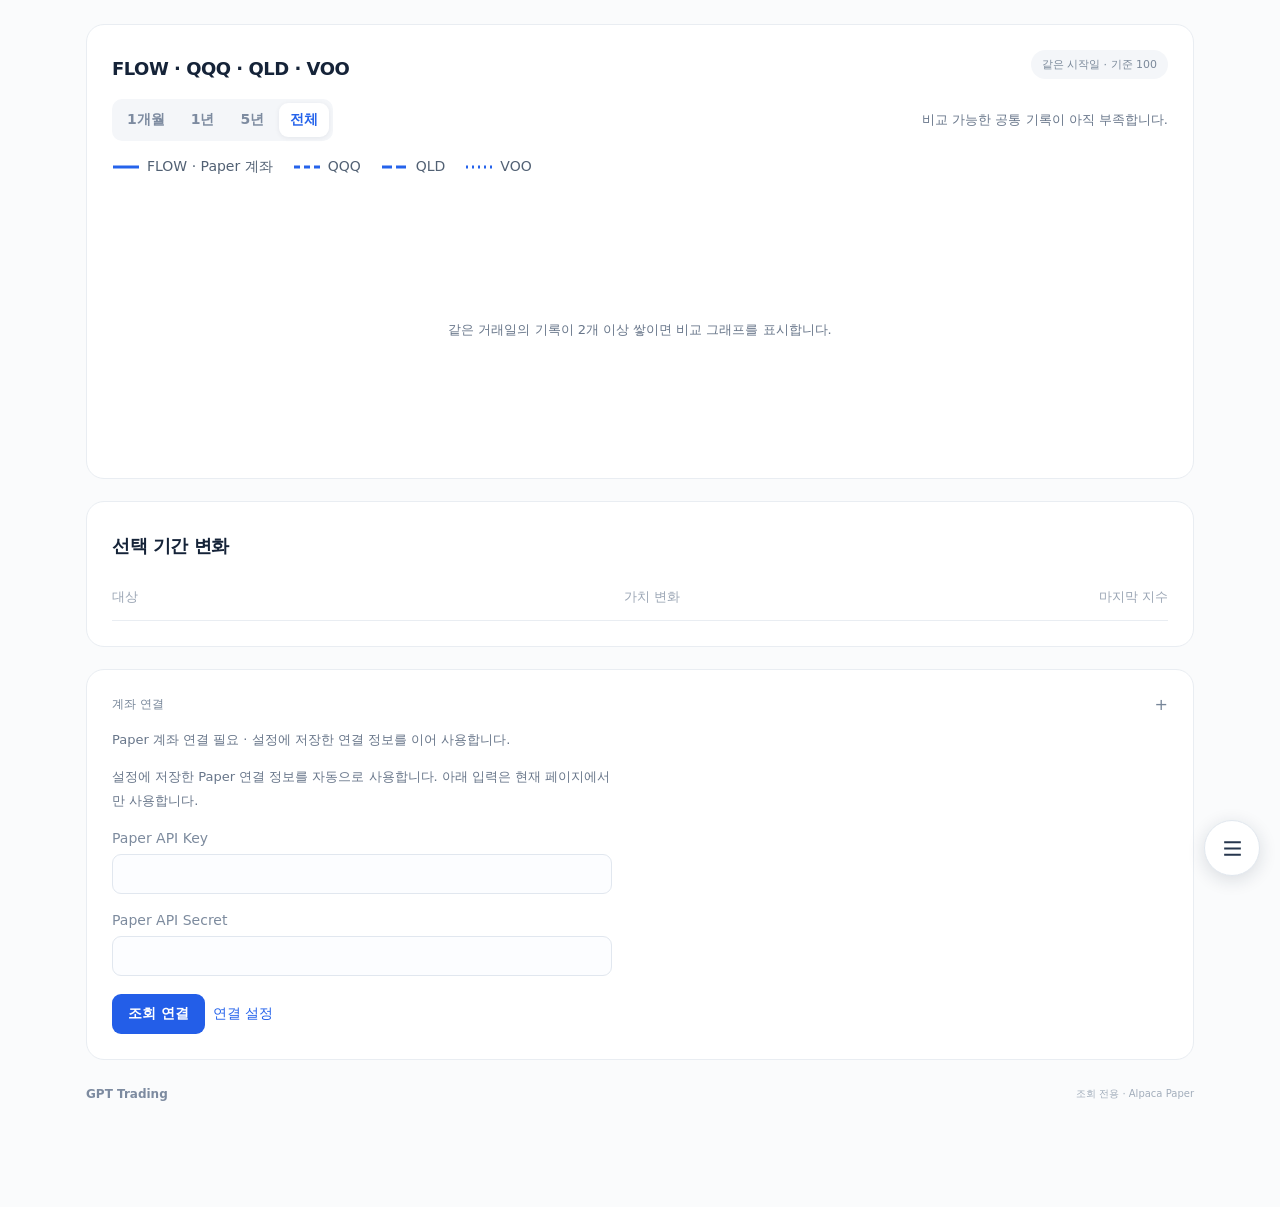
==== compare.html @ 26657a08 "Toggle floating menu visibility with persistent triple tap gesture" ====
<!doctype html><html lang="ko"><head><meta charset="utf-8"><meta name="viewport" content="width=device-width,initial-scale=1"><meta name="referrer" content="no-referrer"><title>비교 · GPT Trading</title><link rel="stylesheet" href="./pulse.css?v=20"><link rel="icon" href="./gpt-logo.svg" type="image/svg+xml"></head><body class="subpage" data-page="compare"><dialog id="site-sidebar" class="site-sidebar" aria-labelledby="sidebar-title"><div class="sidebar-heading"><strong id="sidebar-title">GPT Trading</strong><button type="button" id="menu-close" class="menu-toggle" aria-label="메뉴 닫기"><svg viewBox="0 0 24 24" width="22" height="22" fill="none" stroke="currentColor" stroke-width="1.8" aria-hidden="true"><path d="m6 6 12 12M18 6 6 18"/></svg></button></div><nav class="sidebar-nav" aria-label="페이지 이동"><a href="./">홈</a><a href="./weights.html">비중</a><a href="./compare.html" aria-current="page">비교</a><a href="./schedule.html">일정</a><a href="./settings.html">설정</a></nav></dialog>
<main class="pulse-board"><section class="card"><div class="card-heading"><h2>FLOW · QQQ · QLD · VOO</h2><span class="quiet-tag">같은 시작일 · 기준 100</span></div><div class="history-toolbar"><div class="history-ranges" role="group" aria-label="비교 기간"><button id="compare-1M" type="button" aria-pressed="false">1개월</button><button id="compare-1Y" type="button" aria-pressed="false">1년</button><button id="compare-5Y" type="button" aria-pressed="false">5년</button><button id="compare-ALL" type="button" aria-pressed="true">전체</button></div><span id="compare-period" class="muted">공통 기록을 확인합니다.</span></div><div class="compare-legend"><span><svg class="compare-swatch" viewBox="0 0 28 10" width="28" height="10" aria-hidden="true"><path id="compare-color-FLOW" d="M1 5h26" fill="none" stroke="#2563eb" stroke-width="3" stroke-dasharray=""/></svg>FLOW · Paper 계좌</span><span><svg class="compare-swatch" viewBox="0 0 28 10" width="28" height="10" aria-hidden="true"><path id="compare-color-QQQ" d="M1 5h26" fill="none" stroke="#2563eb" stroke-width="3" stroke-dasharray="6 4"/></svg>QQQ</span><span><svg class="compare-swatch" viewBox="0 0 28 10" width="28" height="10" aria-hidden="true"><path id="compare-color-QLD" d="M1 5h26" fill="none" stroke="#2563eb" stroke-width="3" stroke-dasharray="10 4"/></svg>QLD</span><span><svg class="compare-swatch" viewBox="0 0 28 10" width="28" height="10" aria-hidden="true"><path id="compare-color-VOO" d="M1 5h26" fill="none" stroke="#2563eb" stroke-width="3" stroke-dasharray="2 4"/></svg>VOO</span></div><div id="compare-chart" class="chart"></div></section><section class="card"><div class="card-heading"><h2>선택 기간 변화</h2></div><div class="table-scroll"><table class="page-table"><thead><tr><th>대상</th><th>가치 변화</th><th>마지막 지수</th></tr></thead><tbody id="compare-results"></tbody></table></div></section><section class="card"><details id="page-connection"><summary class="compact-summary">계좌 연결 <span aria-hidden="true">+</span></summary><div class="page-connect-form"><p id="page-status" class="muted" role="status">계좌 연결 확인 중…</p><p class="muted">설정에 저장한 Paper 연결 정보를 자동으로 사용합니다. 아래 입력은 현재 페이지에서만 사용합니다.</p><label for="page-key">Paper API Key</label><input id="page-key" autocomplete="off"><label for="page-secret">Paper API Secret</label><input id="page-secret" type="password" autocomplete="off"><div class="buttons"><button id="page-connect" type="button">조회 연결</button><a class="settings-link" href="./settings.html#connection">연결 설정</a></div></div></details></section><footer><span>GPT Trading</span><span>조회 전용 · Alpaca Paper</span></footer></main><button type="button" id="menu-toggle" class="menu-toggle floating-menu" hidden aria-label="메뉴 열기" aria-controls="site-sidebar" aria-expanded="false"><svg viewBox="0 0 24 24" width="22" height="22" fill="none" stroke="currentColor" stroke-width="1.8" aria-hidden="true"><path d="M4 6h16M4 12h16M4 18h16"/></svg></button><script src="./sidebar.js?v=3"></script><script src="./portfolio-math.js?v=3"></script><script src="./portfolio-pages.js?v=5"></script><script>if("serviceWorker" in navigator)navigator.serviceWorker.register("./sw.js").catch(()=>{});</script></body></html>
---- pulse.css ----
:root{color-scheme:light;--ink:#152338;--muted:#84909f;--line:#e9edf2;--blue:#235ee8;--green:#16845b;font-family:Inter,Pretendard,"Apple SD Gothic Neo",system-ui,sans-serif;background:#fafbfc;color:var(--ink)}*{box-sizing:border-box}body{margin:0}a{color:inherit;text-decoration:none}button,input{font:inherit}button,a,summary{-webkit-tap-highlight-color:transparent}button:focus-visible,a:focus-visible,summary:focus-visible,input:focus-visible{outline:3px solid #9abafd;outline-offset:4px}.pulse-board{max-width:1180px;margin:auto;padding:24px 36px 30px}.topbar{display:flex;align-items:center;justify-content:space-between;padding:0 0 22px;border-bottom:1px solid var(--line);font-size:13px;font-weight:600}.topbar>div{display:flex;align-items:center;gap:17px;color:#8290a1}.topbar [aria-current]{color:var(--ink)}.home-link{display:flex;align-items:center;gap:9px}.brand-mark{font-size:25px;letter-spacing:-3px;line-height:1;color:var(--blue)}.nav-divider{color:#d1d8e1}.page-heading{display:flex;align-items:center;justify-content:space-between;margin:36px 0 26px}.eyebrow{display:block;font-size:10px;letter-spacing:1.8px;font-weight:700;color:#94a0af}h1{font-size:52px;letter-spacing:-2.5px;margin:7px 0 4px;font-weight:650}.title-dot{color:var(--blue)}.page-heading p{margin:0;font-size:13px;color:#8a95a5}.paper-badge,.quiet-tag{display:inline-flex;align-items:center;gap:7px;background:#f4f6f9;color:#7b899a;font-size:11px;border-radius:20px;padding:7px 11px;white-space:nowrap}.paper-badge{border:1px solid #e9edf2;background:white}.paper-badge i,.status-light{width:6px;height:6px;display:inline-block;border-radius:50%;background:var(--blue)}.status-bar{display:flex;align-items:center;gap:11px;font-size:12px;color:#68768a;margin:0 0 26px;padding:14px 17px;background:#f0f4fc;border-radius:12px;line-height:1.6}.status-light{flex:none}#status{flex:1;overflow-wrap:anywhere}.status-bar a{color:#4869a3;white-space:nowrap;font-size:11px}.metric-grid{display:grid;grid-template-columns:repeat(4,minmax(0,1fr));background:white;border:1px solid var(--line);border-radius:18px;padding:22px 0;margin-bottom:22px}.metric{padding:0 24px;border-right:1px solid var(--line);min-width:0}.metric:last-child{border:0}.metric>span{display:block;font-size:11px;color:#8a95a3;margin-bottom:12px}.metric strong{font-size:27px;letter-spacing:-1px;font-weight:650;display:block;white-space:nowrap;font-variant-numeric:tabular-nums}.metric small{font-size:10px;display:block;color:#9aa4b1;margin-top:9px;line-height:1.5}.metric .mode-value{font-size:20px;line-height:32px}.dashboard-grid{display:grid;grid-template-columns:1.35fr 1fr;gap:22px}.card{border:1px solid var(--line);background:white;border-radius:18px;padding:25px;margin-bottom:22px;min-width:0}.card-heading{display:flex;align-items:center;justify-content:space-between;gap:12px;margin-bottom:20px}h2{font-size:18px;letter-spacing:-.5px;font-weight:650;margin:7px 0 0}h3{font-size:15px;margin:0 0 8px}.chart{min-height:260px;display:flex;align-items:center;justify-content:center;flex-direction:column;position:relative}.chart svg{display:block;max-width:100%;height:auto}.empty-chart strong{font-size:13px;color:#9aa7b8;font-weight:500}.empty-chart p{font-size:11px;color:#adb7c3;margin:8px 0}.empty-visual{height:48px;display:flex;gap:7px;align-items:flex-end;margin-bottom:22px}.empty-visual span{width:6px;border-radius:3px;background:#e7edf8;height:15px}.empty-visual span:nth-child(2){height:26px}.empty-visual span:nth-child(3){height:22px}.empty-visual span:nth-child(4){height:37px}.empty-visual span:nth-child(5){height:45px}.muted{font-size:11px;color:#95a0af;line-height:1.8;margin:14px 0 0}.table-scroll{overflow-x:auto}table{width:100%;border-collapse:collapse;font-size:12px;font-variant-numeric:tabular-nums}th{text-align:right;color:#9aa5b4;font-size:10px;font-weight:500;padding:10px 0 14px;border-bottom:1px solid var(--line)}td{text-align:right;padding:15px 0;border-bottom:1px solid #f1f3f6;color:#5c6b80;white-space:nowrap}th:first-child,td:first-child{text-align:left}td:first-child{font-weight:600;color:#26364d}tr:last-child td{border-bottom:0}.empty-cell{text-align:center!important;color:#a7b0be!important;font-weight:400!important;font-size:11px!important;padding:50px 8px!important}.activity-card{padding-bottom:15px}.positive{color:var(--green)!important}.negative{color:#d34d58!important}.stock-symbol{display:flex;align-items:center;gap:9px}.stock-avatar{width:27px;height:27px;border-radius:8px;background:#f0f4fb;color:#5270ac;font-size:9px;display:inline-flex;align-items:center;justify-content:center}.order-badge{font-size:10px;background:#f4f6f9;padding:5px 8px;border-radius:6px}.connection-card{scroll-margin-top:20px}.settings-summary{display:flex;align-items:center;justify-content:space-between;cursor:pointer;list-style:none}.settings-summary strong{display:block;font-size:14px;font-weight:600;margin-top:7px}.summary-plus{color:#8c9aaf;font-size:21px;font-weight:300}.settings-summary::-webkit-details-marker,.compact-summary::-webkit-details-marker{display:none}details[open]>.settings-summary .summary-plus{transform:rotate(45deg)}.settings-content{padding-top:25px;margin-top:22px;border-top:1px solid var(--line)}.setup-grid{display:grid;grid-template-columns:1fr 1fr;gap:52px}.run-settings{padding-left:30px;border-left:1px solid var(--line)}label{display:block;font-size:11px;color:#7d8b9e;margin:18px 0 8px}input{width:100%;display:block;background:#fcfdff;border:1px solid #e1e7ef;border-radius:9px;padding:11px 12px;font-size:12px;color:var(--ink)}.remember{display:flex;align-items:center;gap:7px}.remember input{width:14px;height:14px;margin:0;accent-color:var(--blue)}.buttons{display:flex;gap:8px;flex-wrap:wrap;margin-top:18px}button{border:0;border-radius:9px;padding:11px 16px;font-size:11px;font-weight:600;background:var(--blue);color:white;cursor:pointer}button.secondary{background:#f2f5f9;color:#7d8ba0}button:disabled{opacity:.4;cursor:not-allowed}.help-details{margin-top:18px}.help-details summary{font-size:11px;color:#8492a6;cursor:pointer}.detail-grid{display:grid;grid-template-columns:1fr 1fr;gap:22px}.detail-grid .card{padding:20px 25px}.compact-summary{cursor:pointer;display:flex;align-items:center;justify-content:space-between;font-size:12px;color:#778699;list-style:none}.compact-summary span{font-size:16px;font-weight:300}details+details{padding-top:18px;margin-top:18px;border-top:1px solid var(--line)}pre{white-space:pre-wrap;overflow-wrap:anywhere;max-height:250px;overflow:auto;font-size:10px;color:#8090a6;line-height:1.8;margin:18px 0 0}footer{display:flex;gap:18px;justify-content:space-between;align-items:center;font-size:10px;color:#a2adbb;padding:5px 0 10px}footer>span:first-child{color:#7d8ba0;font-size:12px;font-weight:650}footer a{color:#8093ad}@media(max-width:800px){.pulse-board{padding:20px}.metric{padding:0 15px}.metric strong{font-size:23px}.dashboard-grid{grid-template-columns:1fr}.chart{min-height:220px}.setup-grid{gap:24px}.run-settings{padding-left:20px}.quiet-tag{font-size:10px}.card{padding:21px}.page-heading{margin-top:28px}}@media(max-width:520px){.pulse-board{padding:18px 16px}.topbar{padding-bottom:18px}.page-heading{margin:27px 0 22px}h1{font-size:46px}.metric-grid{grid-template-columns:1fr 1fr;padding:0;overflow:hidden;gap:0}.metric{padding:19px 17px;border-bottom:1px solid var(--line)}.metric:nth-child(2){border-right:0}.metric:nth-child(n+3){border-bottom:0}.metric strong{font-size:25px}.metric small{font-size:9px}.metric .mode-value{font-size:19px}.dashboard-grid,.detail-grid,.setup-grid{grid-template-columns:1fr;gap:0}.run-settings{border-left:0;border-top:1px solid var(--line);padding:24px 0 0;margin-top:26px}.status-bar{gap:8px;padding:12px;font-size:11px;align-items:flex-start}.status-light{margin-top:6px}.status-bar a{font-size:10px}.card-heading{gap:8px}.chart{min-height:190px}.empty-chart p{font-size:10px;text-align:center}footer{flex-wrap:wrap;gap:10px;font-size:9px}footer a{margin-left:auto}.activity-card th,.activity-card td{padding-left:9px;padding-right:9px}.activity-card th:first-child,.activity-card td:first-child{padding-left:0}}

.brand-logo{width:38px;height:38px;display:block;flex-shrink:0}.home-link{gap:5px}

.topbar{margin-bottom:26px}

.history-toolbar{display:flex;flex-wrap:wrap;align-items:center;justify-content:space-between;gap:12px;margin-bottom:14px}.history-ranges{display:flex;gap:4px;padding:4px;border-radius:10px;background:#f4f6f9}.history-ranges button{padding:8px 11px;background:transparent;color:#7d8ba0;font-size:11px}.history-ranges button[aria-pressed="true"]{background:#fff;color:#2563eb;box-shadow:0 1px 5px #15233812}#history-change{font-size:11px;color:#5270ac;font-variant-numeric:tabular-nums}@media(max-width:520px){.history-toolbar{gap:9px}.history-ranges{width:100%;justify-content:space-between}.history-ranges button{flex:1;padding:9px 7px}}

.operation-grid{display:grid;grid-template-columns:repeat(auto-fit,minmax(240px,1fr));gap:18px;margin-bottom:14px}.operation-grid>div{background:white;border:1px solid var(--line);border-radius:14px;padding:18px 20px;min-width:0}.operation-grid span{display:block;color:#68768a;font-size:14px}.operation-grid strong{display:block;font-size:18px;margin-top:9px;line-height:1.5;overflow-wrap:anywhere}.operation-grid small{display:block;font-size:13px;color:#68768a;line-height:1.7;margin-top:5px}.refresh-line{display:flex;align-items:center;justify-content:space-between;gap:12px;margin-bottom:18px;color:#68768a;font-size:13px}.refresh-line button{font-size:14px;padding:8px 12px}@media(max-width:700px){.operation-grid{grid-template-columns:1fr;gap:10px}.operation-grid>div{padding:15px 18px}.operation-grid strong{font-size:18px}.refresh-line{align-items:flex-start;line-height:1.6}}

.operation-grid>[hidden]{display:none}

.page-nav{display:flex;gap:8px!important}.page-nav a{padding:9px 12px;border-radius:8px;font-size:14px;white-space:nowrap}.page-nav a[aria-current="page"]{background:#edf3ff;color:#2563eb}.subpage h1{font-size:28px;letter-spacing:-.8px;margin:25px 0 20px}.subpage .status-bar{flex-wrap:wrap;font-size:14px}.subpage .status-bar #page-status{flex:1;min-width:180px}.subpage #page-checked{font-size:12px;color:#68768a}.page-metrics{display:grid;grid-template-columns:repeat(3,minmax(0,1fr));background:white;border:1px solid var(--line);border-radius:18px;padding:22px 0;margin-bottom:22px}.page-metrics .metric>span{font-size:14px}.weight-layout{display:grid;grid-template-columns:280px minmax(0,1fr);gap:24px;align-items:center}#weight-ring{width:100%;max-width:280px;margin:auto;display:block}.legend-dot{display:inline-block;width:9px;height:9px;border-radius:50%;margin-right:8px}.page-table{font-size:14px}.page-table th{font-size:13px;padding-left:10px}.page-table td{padding-left:10px}.page-table td:first-child,.page-table th:first-child{padding-left:0}.subpage .muted{font-size:13px;color:#68768a}.compare-legend{display:flex;flex-wrap:wrap;gap:12px 20px;margin:17px 0;font-size:14px;color:#526174}.page-connect-form{max-width:500px}.page-connect-form label,.page-connect-form input,.page-connect-form button,.settings-link{font-size:14px}.settings-link{padding:11px 0;color:#2563eb}.subpage .chart{min-height:260px}.subpage .history-toolbar .muted{margin:0}.subpage .history-ranges button{font-size:14px}@media(max-width:800px){.weight-layout{grid-template-columns:1fr;gap:14px}.page-metrics .metric strong{font-size:22px}}@media(max-width:520px){.topbar{flex-wrap:wrap;gap:12px}.page-nav{width:100%;justify-content:flex-end}.page-metrics{grid-template-columns:1fr;padding:0}.page-metrics .metric{border-right:0;border-bottom:1px solid var(--line);padding:17px}.page-metrics .metric:last-child{border-bottom:0}.subpage .card-heading{flex-wrap:wrap}.subpage .chart{min-height:190px}.page-nav a{padding:9px 14px}.page-metrics .metric strong{font-size:25px}}

.topbar .brand-group{display:flex;align-items:center;gap:12px;color:var(--ink)}.menu-toggle{display:inline-flex;align-items:center;justify-content:center;background:transparent;color:#526174;border-radius:9px;padding:9px;min-width:40px;min-height:40px;flex-shrink:0}.menu-toggle:hover{background:#eef2f6}.site-sidebar{position:fixed;inset:0 auto 0 0;margin:0;width:min(280px,85vw);max-width:none;height:100dvh;max-height:none;padding:22px 16px;border:0;background:#fff;color:var(--ink);box-shadow:10px 0 40px #15233820;overflow-y:auto;overscroll-behavior:contain}.site-sidebar::backdrop{background:rgba(15,23,42,.32)}.site-sidebar[open]{animation:sidebar-enter .18s ease-out}.sidebar-heading{display:flex;align-items:center;justify-content:space-between;gap:15px;padding:0 8px 22px;border-bottom:1px solid var(--line)}.sidebar-heading strong{font-size:18px;font-weight:650}.sidebar-nav{display:flex;flex-direction:column;gap:7px;margin-top:22px}.sidebar-nav a{display:block;padding:14px 16px;border-radius:11px;color:#526174;font-size:16px;font-weight:500}.sidebar-nav a:hover{background:#f3f5f8}.sidebar-nav a[aria-current="page"]{background:#edf3ff;color:#2563eb;font-weight:650}@keyframes sidebar-enter{from{transform:translateX(-100%)}to{transform:translateX(0)}}@media(prefers-reduced-motion:reduce){.site-sidebar[open]{animation:none}}

.schedule-date{display:block;font-size:32px;font-weight:650;letter-spacing:-1px;font-variant-numeric:tabular-nums}

.status-bar[hidden]{display:none}.status-bar{touch-action:pan-y;transition:transform .18s ease,opacity .18s ease}.status-bar.is-dragging{transition:none;user-select:none}.notice-close{flex:none;display:inline-flex;align-items:center;gap:6px;background:transparent;color:#4869a3;padding:4px 6px;font-size:12px;white-space:nowrap;min-height:32px}.notice-close:hover{background:#e3ebfa}.notice-close span{font-size:20px;line-height:1}@media(prefers-reduced-motion:reduce){.status-bar{transition:none}}

.history-value-change{font-size:18px;font-weight:650;font-variant-numeric:tabular-nums;white-space:nowrap;letter-spacing:-.3px;color:#68768a}@media(max-width:520px){.history-value-change{width:100%;margin-top:2px}}

.history-value-change{font-size:22px;font-weight:700;color:#2563eb}.performance-card .history-ranges button{font-size:14px;padding:9px 13px}.performance-card .chart{width:100%}@media(max-width:520px){.performance-card .history-ranges button{padding:10px 7px}.history-value-change{font-size:23px;margin:5px 0 7px}}

.performance-card .chart{min-height:0;justify-content:flex-start}.performance-card .history-toolbar{margin-bottom:8px}.performance-card .history-value-change{margin-bottom:0}.performance-card .chart:has(>strong){min-height:100px;justify-content:center}@media(max-width:520px){.performance-card{padding-bottom:16px}.performance-card .history-toolbar{gap:8px;margin-bottom:6px}.performance-card .history-value-change{margin:2px 0 0}}

.positive{color:#dc2626!important}.negative{color:#2563eb!important}.compare-swatch{display:inline-block;vertical-align:middle;margin-right:7px;flex:none}

.performance-card .history-quote{width:100%;display:flex;flex-wrap:wrap;align-items:baseline;gap:6px 14px}.history-total{display:flex;align-items:baseline;gap:7px;font-variant-numeric:tabular-nums}.history-total strong{font-size:36px;font-weight:650;letter-spacing:-1px;color:var(--ink,#152338)}.history-currency{font-size:16px;color:#68768a}.performance-card .history-quote .history-value-change{width:auto;margin:0;font-size:22px}@media(max-width:520px){.history-total strong{font-size:32px}.history-currency{font-size:14px}.performance-card .history-quote .history-value-change{font-size:20px}}

.stock-avatar{width:32px;height:32px;flex:none;overflow:hidden;position:relative;border-radius:9px}.stock-avatar.has-logo{background:#fff;box-shadow:inset 0 0 0 1px #e9edf2}.stock-logo{display:block;width:100%;height:100%;object-fit:contain;padding:4px}.stock-logo[hidden],.stock-logo-fallback[hidden]{display:none}

.topbar{flex-wrap:nowrap;gap:12px;padding-bottom:18px}.topbar .brand-group{gap:8px;min-width:0}.topbar .home-link{font-size:24px;font-weight:750;letter-spacing:-.7px;line-height:1.2;white-space:nowrap;color:var(--ink)}.topbar .menu-toggle{width:44px;height:44px;padding:10px}@media(max-width:360px){.topbar .home-link{font-size:21px}.topbar .brand-group{gap:4px}.topbar{gap:8px}}

.floating-menu{position:fixed;right:20px;bottom:calc(24px + env(safe-area-inset-bottom,0px));z-index:50;width:56px;height:56px;min-width:56px;min-height:56px;padding:0;border-radius:50%;border:1px solid #e1e7ee;background:#fff;color:#26364d;box-shadow:0 4px 18px #15233824;touch-action:none;user-select:none;-webkit-user-select:none;cursor:grab}.floating-menu:hover{background:#f4f6f9}.floating-menu.is-dragging{cursor:grabbing;box-shadow:0 7px 24px #15233832}.floating-menu svg{width:25px;height:25px;pointer-events:none}.pulse-board{padding-bottom:96px}

.floating-menu[hidden]{display:none}
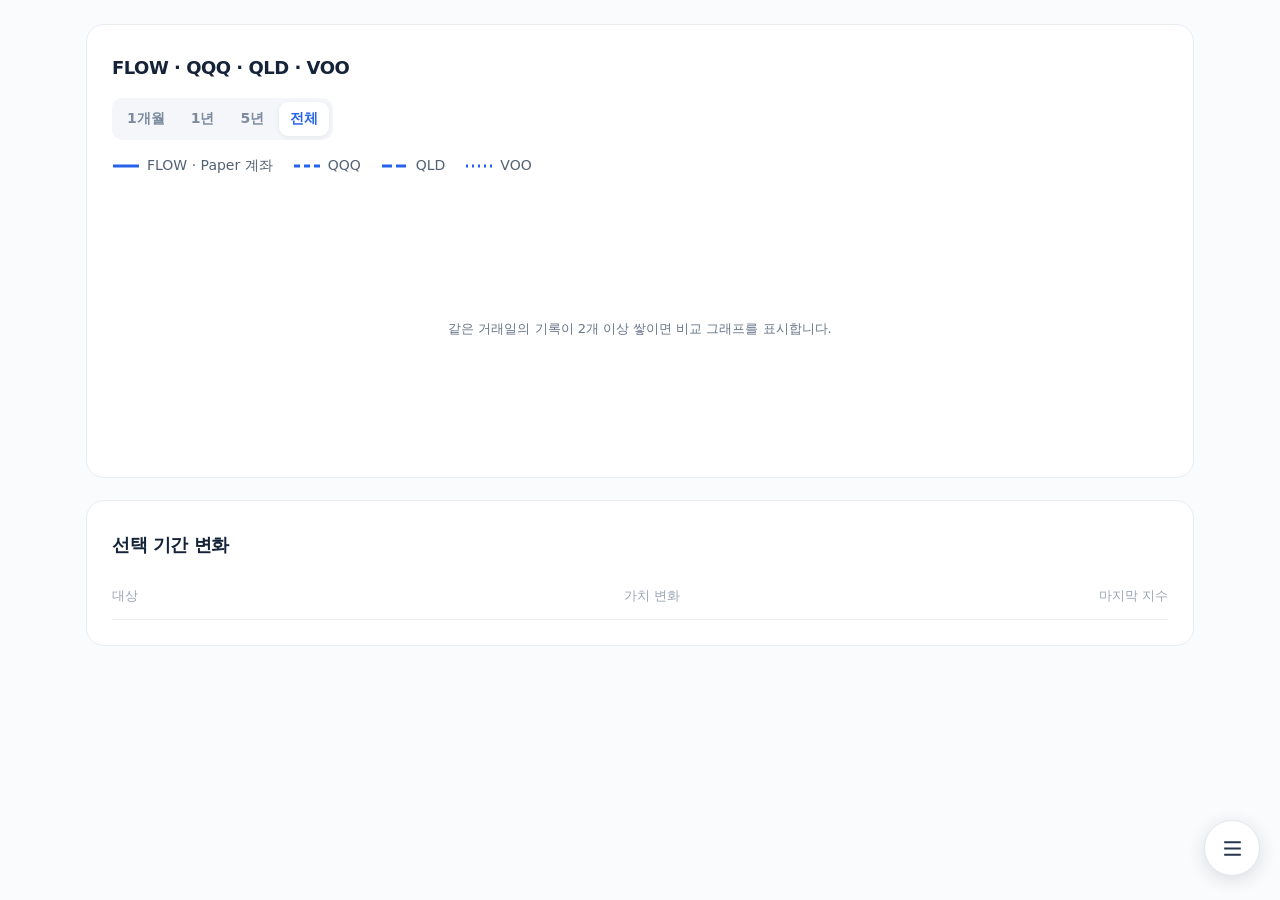
==== commit d61e3164: "Remove selected dashboard badges, captions, duplicate connection cards and footers" ====
--- a/compare.html
+++ b/compare.html
@@ -1,2 +1,2 @@
 <!doctype html><html lang="ko"><head><meta charset="utf-8"><meta name="viewport" content="width=device-width,initial-scale=1"><meta name="referrer" content="no-referrer"><title>비교 · GPT Trading</title><link rel="stylesheet" href="./pulse.css?v=20"><link rel="icon" href="./gpt-logo.svg" type="image/svg+xml"></head><body class="subpage" data-page="compare"><dialog id="site-sidebar" class="site-sidebar" aria-labelledby="sidebar-title"><div class="sidebar-heading"><strong id="sidebar-title">GPT Trading</strong><button type="button" id="menu-close" class="menu-toggle" aria-label="메뉴 닫기"><svg viewBox="0 0 24 24" width="22" height="22" fill="none" stroke="currentColor" stroke-width="1.8" aria-hidden="true"><path d="m6 6 12 12M18 6 6 18"/></svg></button></div><nav class="sidebar-nav" aria-label="페이지 이동"><a href="./">홈</a><a href="./weights.html">비중</a><a href="./compare.html" aria-current="page">비교</a><a href="./schedule.html">일정</a><a href="./settings.html">설정</a></nav></dialog>
-<main class="pulse-board"><section class="card"><div class="card-heading"><h2>FLOW · QQQ · QLD · VOO</h2><span class="quiet-tag">같은 시작일 · 기준 100</span></div><div class="history-toolbar"><div class="history-ranges" role="group" aria-label="비교 기간"><button id="compare-1M" type="button" aria-pressed="false">1개월</button><button id="compare-1Y" type="button" aria-pressed="false">1년</button><button id="compare-5Y" type="button" aria-pressed="false">5년</button><button id="compare-ALL" type="button" aria-pressed="true">전체</button></div><span id="compare-period" class="muted">공통 기록을 확인합니다.</span></div><div class="compare-legend"><span><svg class="compare-swatch" viewBox="0 0 28 10" width="28" height="10" aria-hidden="true"><path id="compare-color-FLOW" d="M1 5h26" fill="none" stroke="#2563eb" stroke-width="3" stroke-dasharray=""/></svg>FLOW · Paper 계좌</span><span><svg class="compare-swatch" viewBox="0 0 28 10" width="28" height="10" aria-hidden="true"><path id="compare-color-QQQ" d="M1 5h26" fill="none" stroke="#2563eb" stroke-width="3" stroke-dasharray="6 4"/></svg>QQQ</span><span><svg class="compare-swatch" viewBox="0 0 28 10" width="28" height="10" aria-hidden="true"><path id="compare-color-QLD" d="M1 5h26" fill="none" stroke="#2563eb" stroke-width="3" stroke-dasharray="10 4"/></svg>QLD</span><span><svg class="compare-swatch" viewBox="0 0 28 10" width="28" height="10" aria-hidden="true"><path id="compare-color-VOO" d="M1 5h26" fill="none" stroke="#2563eb" stroke-width="3" stroke-dasharray="2 4"/></svg>VOO</span></div><div id="compare-chart" class="chart"></div></section><section class="card"><div class="card-heading"><h2>선택 기간 변화</h2></div><div class="table-scroll"><table class="page-table"><thead><tr><th>대상</th><th>가치 변화</th><th>마지막 지수</th></tr></thead><tbody id="compare-results"></tbody></table></div></section><section class="card"><details id="page-connection"><summary class="compact-summary">계좌 연결 <span aria-hidden="true">+</span></summary><div class="page-connect-form"><p id="page-status" class="muted" role="status">계좌 연결 확인 중…</p><p class="muted">설정에 저장한 Paper 연결 정보를 자동으로 사용합니다. 아래 입력은 현재 페이지에서만 사용합니다.</p><label for="page-key">Paper API Key</label><input id="page-key" autocomplete="off"><label for="page-secret">Paper API Secret</label><input id="page-secret" type="password" autocomplete="off"><div class="buttons"><button id="page-connect" type="button">조회 연결</button><a class="settings-link" href="./settings.html#connection">연결 설정</a></div></div></details></section><footer><span>GPT Trading</span><span>조회 전용 · Alpaca Paper</span></footer></main><button type="button" id="menu-toggle" class="menu-toggle floating-menu" hidden aria-label="메뉴 열기" aria-controls="site-sidebar" aria-expanded="false"><svg viewBox="0 0 24 24" width="22" height="22" fill="none" stroke="currentColor" stroke-width="1.8" aria-hidden="true"><path d="M4 6h16M4 12h16M4 18h16"/></svg></button><script src="./sidebar.js?v=3"></script><script src="./portfolio-math.js?v=3"></script><script src="./portfolio-pages.js?v=5"></script><script>if("serviceWorker" in navigator)navigator.serviceWorker.register("./sw.js").catch(()=>{});</script></body></html>
+<main class="pulse-board"><section class="card"><div class="card-heading"><h2>FLOW · QQQ · QLD · VOO</h2></div><div class="history-toolbar"><div class="history-ranges" role="group" aria-label="비교 기간"><button id="compare-1M" type="button" aria-pressed="false">1개월</button><button id="compare-1Y" type="button" aria-pressed="false">1년</button><button id="compare-5Y" type="button" aria-pressed="false">5년</button><button id="compare-ALL" type="button" aria-pressed="true">전체</button></div></div><div class="compare-legend"><span><svg class="compare-swatch" viewBox="0 0 28 10" width="28" height="10" aria-hidden="true"><path id="compare-color-FLOW" d="M1 5h26" fill="none" stroke="#2563eb" stroke-width="3" stroke-dasharray=""/></svg>FLOW · Paper 계좌</span><span><svg class="compare-swatch" viewBox="0 0 28 10" width="28" height="10" aria-hidden="true"><path id="compare-color-QQQ" d="M1 5h26" fill="none" stroke="#2563eb" stroke-width="3" stroke-dasharray="6 4"/></svg>QQQ</span><span><svg class="compare-swatch" viewBox="0 0 28 10" width="28" height="10" aria-hidden="true"><path id="compare-color-QLD" d="M1 5h26" fill="none" stroke="#2563eb" stroke-width="3" stroke-dasharray="10 4"/></svg>QLD</span><span><svg class="compare-swatch" viewBox="0 0 28 10" width="28" height="10" aria-hidden="true"><path id="compare-color-VOO" d="M1 5h26" fill="none" stroke="#2563eb" stroke-width="3" stroke-dasharray="2 4"/></svg>VOO</span></div><div id="compare-chart" class="chart"></div></section><section class="card"><div class="card-heading"><h2>선택 기간 변화</h2></div><div class="table-scroll"><table class="page-table"><thead><tr><th>대상</th><th>가치 변화</th><th>마지막 지수</th></tr></thead><tbody id="compare-results"></tbody></table></div></section></main><button type="button" id="menu-toggle" class="menu-toggle floating-menu" hidden aria-label="메뉴 열기" aria-controls="site-sidebar" aria-expanded="false"><svg viewBox="0 0 24 24" width="22" height="22" fill="none" stroke="currentColor" stroke-width="1.8" aria-hidden="true"><path d="M4 6h16M4 12h16M4 18h16"/></svg></button><script src="./sidebar.js?v=3"></script><script src="./portfolio-math.js?v=3"></script><script src="./portfolio-pages.js?v=6"></script><script>if("serviceWorker" in navigator)navigator.serviceWorker.register("./sw.js").catch(()=>{});</script></body></html>
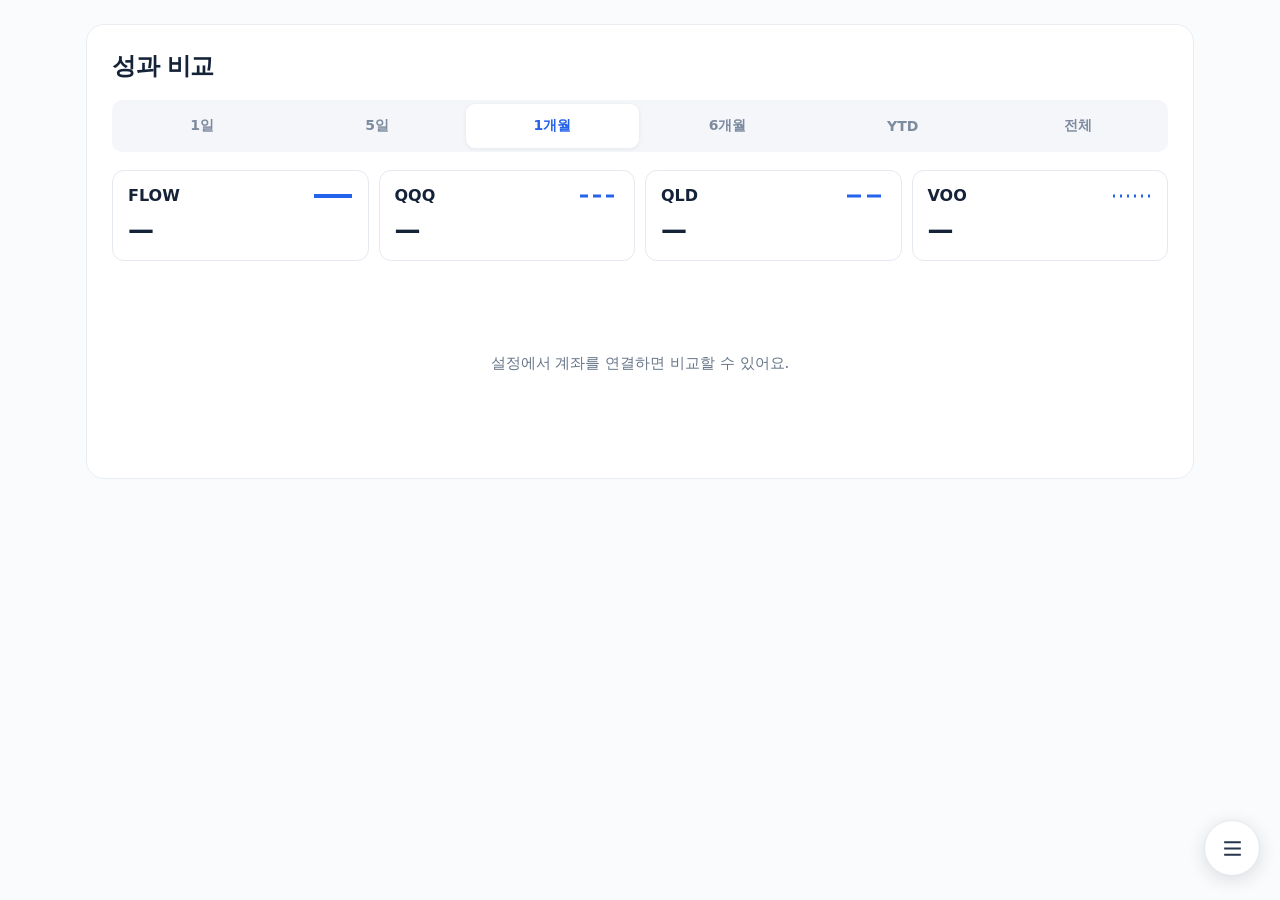
==== commit beeec390: "Renew comparison with useful periods, readable charts and interactive series cards" ====
--- a/compare.html
+++ b/compare.html
@@ -1,2 +1,2 @@
-<!doctype html><html lang="ko"><head><meta charset="utf-8"><meta name="viewport" content="width=device-width,initial-scale=1"><meta name="referrer" content="no-referrer"><title>비교 · GPT Trading</title><link rel="stylesheet" href="./pulse.css?v=20"><link rel="icon" href="./gpt-logo.svg" type="image/svg+xml"></head><body class="subpage" data-page="compare"><dialog id="site-sidebar" class="site-sidebar" aria-labelledby="sidebar-title"><div class="sidebar-heading"><strong id="sidebar-title">GPT Trading</strong><button type="button" id="menu-close" class="menu-toggle" aria-label="메뉴 닫기"><svg viewBox="0 0 24 24" width="22" height="22" fill="none" stroke="currentColor" stroke-width="1.8" aria-hidden="true"><path d="m6 6 12 12M18 6 6 18"/></svg></button></div><nav class="sidebar-nav" aria-label="페이지 이동"><a href="./">홈</a><a href="./weights.html">비중</a><a href="./compare.html" aria-current="page">비교</a><a href="./schedule.html">일정</a><a href="./settings.html">설정</a></nav></dialog>
-<main class="pulse-board"><section class="card"><div class="card-heading"><h2>FLOW · QQQ · QLD · VOO</h2></div><div class="history-toolbar"><div class="history-ranges" role="group" aria-label="비교 기간"><button id="compare-1M" type="button" aria-pressed="false">1개월</button><button id="compare-1Y" type="button" aria-pressed="false">1년</button><button id="compare-5Y" type="button" aria-pressed="false">5년</button><button id="compare-ALL" type="button" aria-pressed="true">전체</button></div></div><div class="compare-legend"><span><svg class="compare-swatch" viewBox="0 0 28 10" width="28" height="10" aria-hidden="true"><path id="compare-color-FLOW" d="M1 5h26" fill="none" stroke="#2563eb" stroke-width="3" stroke-dasharray=""/></svg>FLOW · Paper 계좌</span><span><svg class="compare-swatch" viewBox="0 0 28 10" width="28" height="10" aria-hidden="true"><path id="compare-color-QQQ" d="M1 5h26" fill="none" stroke="#2563eb" stroke-width="3" stroke-dasharray="6 4"/></svg>QQQ</span><span><svg class="compare-swatch" viewBox="0 0 28 10" width="28" height="10" aria-hidden="true"><path id="compare-color-QLD" d="M1 5h26" fill="none" stroke="#2563eb" stroke-width="3" stroke-dasharray="10 4"/></svg>QLD</span><span><svg class="compare-swatch" viewBox="0 0 28 10" width="28" height="10" aria-hidden="true"><path id="compare-color-VOO" d="M1 5h26" fill="none" stroke="#2563eb" stroke-width="3" stroke-dasharray="2 4"/></svg>VOO</span></div><div id="compare-chart" class="chart"></div></section><section class="card"><div class="card-heading"><h2>선택 기간 변화</h2></div><div class="table-scroll"><table class="page-table"><thead><tr><th>대상</th><th>가치 변화</th><th>마지막 지수</th></tr></thead><tbody id="compare-results"></tbody></table></div></section></main><button type="button" id="menu-toggle" class="menu-toggle floating-menu" hidden aria-label="메뉴 열기" aria-controls="site-sidebar" aria-expanded="false"><svg viewBox="0 0 24 24" width="22" height="22" fill="none" stroke="currentColor" stroke-width="1.8" aria-hidden="true"><path d="M4 6h16M4 12h16M4 18h16"/></svg></button><script src="./sidebar.js?v=3"></script><script src="./portfolio-math.js?v=3"></script><script src="./portfolio-pages.js?v=6"></script><script>if("serviceWorker" in navigator)navigator.serviceWorker.register("./sw.js").catch(()=>{});</script></body></html>
+<!doctype html><html lang="ko"><head><meta charset="utf-8"><meta name="viewport" content="width=device-width,initial-scale=1"><meta name="referrer" content="no-referrer"><title>비교 · GPT Trading</title><link rel="stylesheet" href="./pulse.css?v=21"><link rel="icon" href="./gpt-logo.svg" type="image/svg+xml"></head><body class="subpage" data-page="compare"><dialog id="site-sidebar" class="site-sidebar" aria-labelledby="sidebar-title"><div class="sidebar-heading"><strong id="sidebar-title">GPT Trading</strong><button type="button" id="menu-close" class="menu-toggle" aria-label="메뉴 닫기"><svg viewBox="0 0 24 24" width="22" height="22" fill="none" stroke="currentColor" stroke-width="1.8" aria-hidden="true"><path d="m6 6 12 12M18 6 6 18"/></svg></button></div><nav class="sidebar-nav" aria-label="페이지 이동"><a href="./">홈</a><a href="./weights.html">비중</a><a href="./compare.html" aria-current="page">비교</a><a href="./schedule.html">일정</a><a href="./settings.html">설정</a></nav></dialog>
+<main class="pulse-board"><section class="card compare-card"><div class="card-heading"><h2>성과 비교</h2></div><div class="history-ranges compare-ranges" role="group" aria-label="비교 기간"><button id="compare-1D" type="button" aria-pressed="false">1일</button><button id="compare-5D" type="button" aria-pressed="false">5일</button><button id="compare-1M" type="button" aria-pressed="true">1개월</button><button id="compare-6M" type="button" aria-pressed="false">6개월</button><button id="compare-YTD" type="button" aria-pressed="false">YTD</button><button id="compare-ALL" type="button" aria-pressed="false">전체</button></div><div id="compare-results" class="compare-series-grid" aria-label="대상별 선택 기간 가치 변화"></div><p id="compare-coverage" class="compare-coverage" aria-live="polite"></p><div id="compare-chart" class="chart"></div><p id="compare-feedback" class="compare-feedback" role="status" hidden></p></section></main><button type="button" id="menu-toggle" class="menu-toggle floating-menu" hidden aria-label="메뉴 열기" aria-controls="site-sidebar" aria-expanded="false"><svg viewBox="0 0 24 24" width="22" height="22" fill="none" stroke="currentColor" stroke-width="1.8" aria-hidden="true"><path d="M4 6h16M4 12h16M4 18h16"/></svg></button><script src="./sidebar.js?v=3"></script><script src="./portfolio-math.js?v=4"></script><script src="./portfolio-pages.js?v=7"></script><script>if("serviceWorker" in navigator)navigator.serviceWorker.register("./sw.js").catch(()=>{});</script></body></html>
--- a/pulse.css
+++ b/pulse.css
@@ -35,3 +35,5 @@
 .floating-menu{position:fixed;right:20px;bottom:calc(24px + env(safe-area-inset-bottom,0px));z-index:50;width:56px;height:56px;min-width:56px;min-height:56px;padding:0;border-radius:50%;border:1px solid #e1e7ee;background:#fff;color:#26364d;box-shadow:0 4px 18px #15233824;touch-action:none;user-select:none;-webkit-user-select:none;cursor:grab}.floating-menu:hover{background:#f4f6f9}.floating-menu.is-dragging{cursor:grabbing;box-shadow:0 7px 24px #15233832}.floating-menu svg{width:25px;height:25px;pointer-events:none}.pulse-board{padding-bottom:96px}
 
 .floating-menu[hidden]{display:none}
+
+.compare-card .card-heading{margin-bottom:18px}.compare-card h2{font-size:24px;margin:0}.compare-ranges{display:grid;grid-template-columns:repeat(6,minmax(0,1fr));width:100%;gap:3px;margin-bottom:18px}.compare-ranges button{min-height:44px;padding:9px 3px;font-size:14px}.compare-series-grid{display:grid;grid-template-columns:repeat(4,minmax(0,1fr));gap:10px}.compare-series{display:grid;grid-template-columns:1fr auto;gap:10px 4px;align-items:center;text-align:left;padding:15px;border:1px solid #e4e9ef;border-radius:12px;background:#fff;color:#152338;min-width:0}.compare-series:hover{background:#f8fafc}.compare-series.is-focused{border-color:#526174;box-shadow:0 0 0 1px #526174}.compare-series-name{font-size:16px;font-weight:700}.compare-series strong{grid-column:1/-1;font-size:26px;font-weight:750;font-variant-numeric:tabular-nums;letter-spacing:-.5px}.compare-coverage{font-size:13px;color:#68768a;line-height:1.5;margin:12px 0 4px}.compare-coverage:empty{display:none}.compare-card .chart{min-height:0;justify-content:flex-start;margin-top:12px;overflow:hidden}.compare-card .chart:has(.compare-empty){min-height:180px;justify-content:center}.compare-empty{font-size:15px;color:#68768a;font-weight:500;text-align:center;line-height:1.6}.compare-feedback{font-size:13px;color:#526174;line-height:1.6;margin:12px 0 0}.compare-feedback[hidden]{display:none}@media(max-width:600px){.compare-series-grid{grid-template-columns:repeat(2,minmax(0,1fr));gap:9px}.compare-series{padding:12px}.compare-series strong{font-size:24px}.compare-series-name{font-size:15px}.compare-card h2{font-size:22px}}
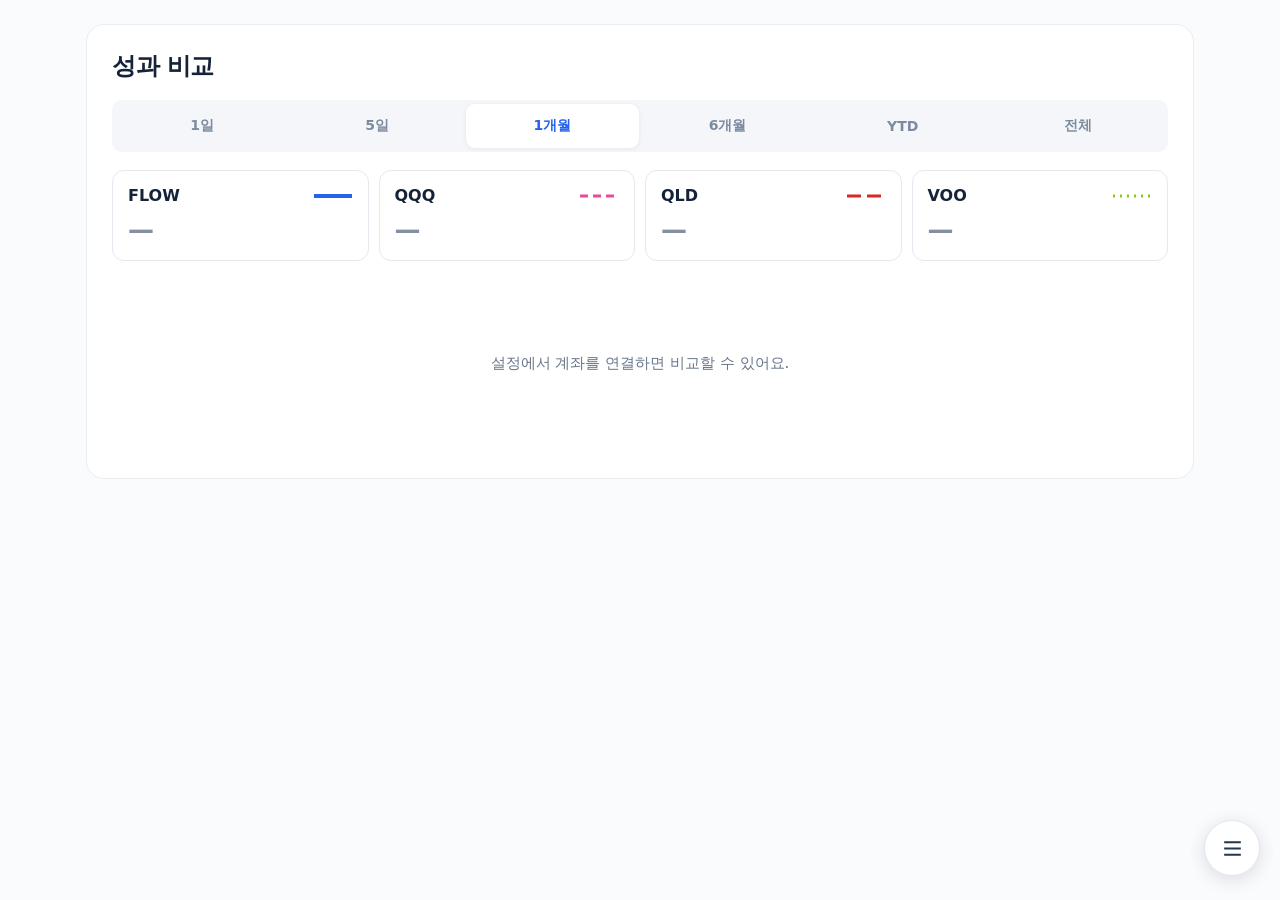
==== commit f5b87253: "Restore distinct FLOW QQQ QLD VOO colors in comparison charts and cards" ====
--- a/compare.html
+++ b/compare.html
@@ -1,2 +1,2 @@
 <!doctype html><html lang="ko"><head><meta charset="utf-8"><meta name="viewport" content="width=device-width,initial-scale=1"><meta name="referrer" content="no-referrer"><title>비교 · GPT Trading</title><link rel="stylesheet" href="./pulse.css?v=21"><link rel="icon" href="./gpt-logo.svg" type="image/svg+xml"></head><body class="subpage" data-page="compare"><dialog id="site-sidebar" class="site-sidebar" aria-labelledby="sidebar-title"><div class="sidebar-heading"><strong id="sidebar-title">GPT Trading</strong><button type="button" id="menu-close" class="menu-toggle" aria-label="메뉴 닫기"><svg viewBox="0 0 24 24" width="22" height="22" fill="none" stroke="currentColor" stroke-width="1.8" aria-hidden="true"><path d="m6 6 12 12M18 6 6 18"/></svg></button></div><nav class="sidebar-nav" aria-label="페이지 이동"><a href="./">홈</a><a href="./weights.html">비중</a><a href="./compare.html" aria-current="page">비교</a><a href="./schedule.html">일정</a><a href="./settings.html">설정</a></nav></dialog>
-<main class="pulse-board"><section class="card compare-card"><div class="card-heading"><h2>성과 비교</h2></div><div class="history-ranges compare-ranges" role="group" aria-label="비교 기간"><button id="compare-1D" type="button" aria-pressed="false">1일</button><button id="compare-5D" type="button" aria-pressed="false">5일</button><button id="compare-1M" type="button" aria-pressed="true">1개월</button><button id="compare-6M" type="button" aria-pressed="false">6개월</button><button id="compare-YTD" type="button" aria-pressed="false">YTD</button><button id="compare-ALL" type="button" aria-pressed="false">전체</button></div><div id="compare-results" class="compare-series-grid" aria-label="대상별 선택 기간 가치 변화"></div><p id="compare-coverage" class="compare-coverage" aria-live="polite"></p><div id="compare-chart" class="chart"></div><p id="compare-feedback" class="compare-feedback" role="status" hidden></p></section></main><button type="button" id="menu-toggle" class="menu-toggle floating-menu" hidden aria-label="메뉴 열기" aria-controls="site-sidebar" aria-expanded="false"><svg viewBox="0 0 24 24" width="22" height="22" fill="none" stroke="currentColor" stroke-width="1.8" aria-hidden="true"><path d="M4 6h16M4 12h16M4 18h16"/></svg></button><script src="./sidebar.js?v=3"></script><script src="./portfolio-math.js?v=4"></script><script src="./portfolio-pages.js?v=7"></script><script>if("serviceWorker" in navigator)navigator.serviceWorker.register("./sw.js").catch(()=>{});</script></body></html>
+<main class="pulse-board"><section class="card compare-card"><div class="card-heading"><h2>성과 비교</h2></div><div class="history-ranges compare-ranges" role="group" aria-label="비교 기간"><button id="compare-1D" type="button" aria-pressed="false">1일</button><button id="compare-5D" type="button" aria-pressed="false">5일</button><button id="compare-1M" type="button" aria-pressed="true">1개월</button><button id="compare-6M" type="button" aria-pressed="false">6개월</button><button id="compare-YTD" type="button" aria-pressed="false">YTD</button><button id="compare-ALL" type="button" aria-pressed="false">전체</button></div><div id="compare-results" class="compare-series-grid" aria-label="대상별 선택 기간 가치 변화"></div><p id="compare-coverage" class="compare-coverage" aria-live="polite"></p><div id="compare-chart" class="chart"></div><p id="compare-feedback" class="compare-feedback" role="status" hidden></p></section></main><button type="button" id="menu-toggle" class="menu-toggle floating-menu" hidden aria-label="메뉴 열기" aria-controls="site-sidebar" aria-expanded="false"><svg viewBox="0 0 24 24" width="22" height="22" fill="none" stroke="currentColor" stroke-width="1.8" aria-hidden="true"><path d="M4 6h16M4 12h16M4 18h16"/></svg></button><script src="./sidebar.js?v=3"></script><script src="./portfolio-math.js?v=4"></script><script src="./portfolio-pages.js?v=8"></script><script>if("serviceWorker" in navigator)navigator.serviceWorker.register("./sw.js").catch(()=>{});</script></body></html>
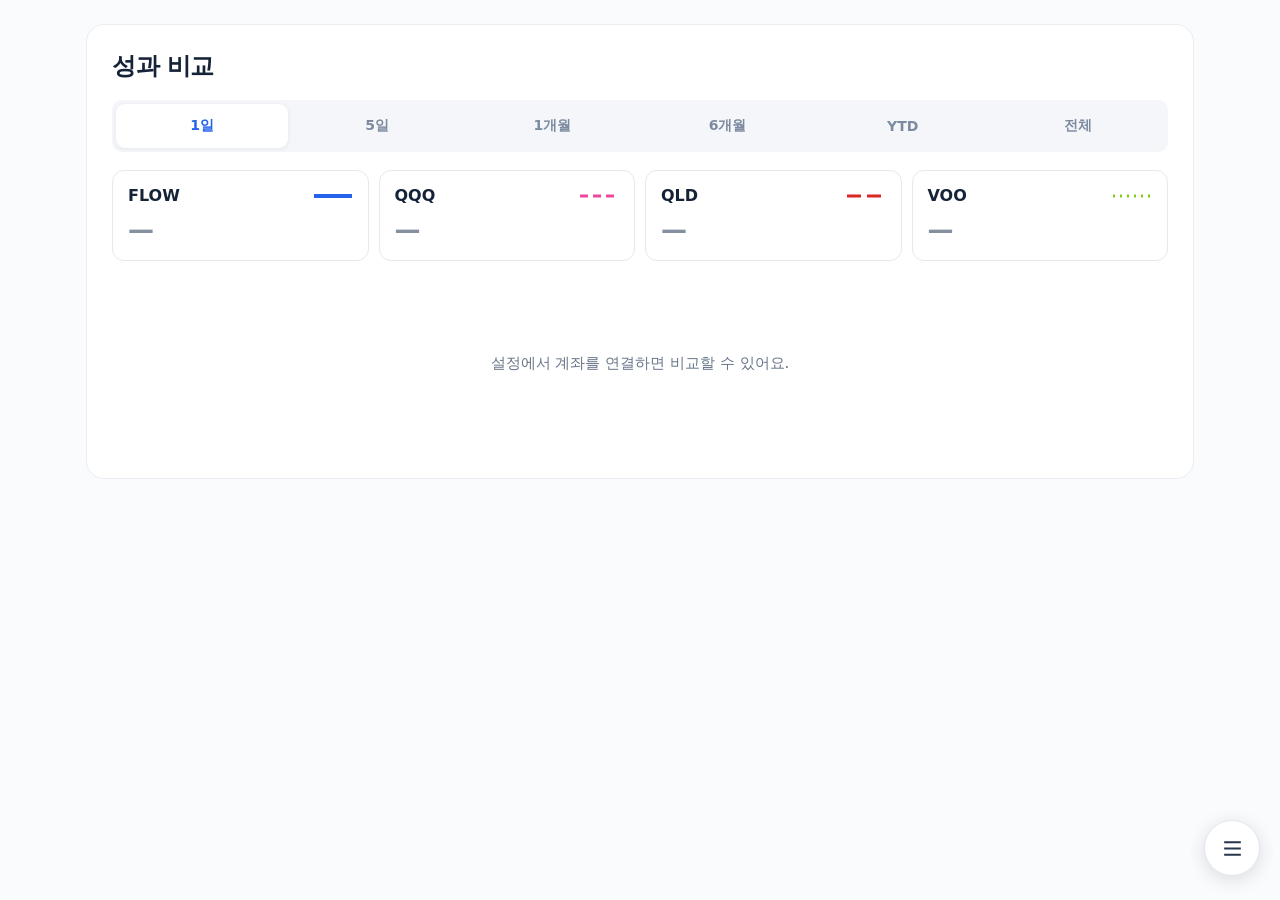
==== commit cdb32393: "Compare real five-minute account and ETF history for one-day and five-day ranges" ====
--- a/compare.html
+++ b/compare.html
@@ -1,2 +1,2 @@
 <!doctype html><html lang="ko"><head><meta charset="utf-8"><meta name="viewport" content="width=device-width,initial-scale=1"><meta name="referrer" content="no-referrer"><title>비교 · GPT Trading</title><link rel="stylesheet" href="./pulse.css?v=21"><link rel="icon" href="./gpt-logo.svg" type="image/svg+xml"></head><body class="subpage" data-page="compare"><dialog id="site-sidebar" class="site-sidebar" aria-labelledby="sidebar-title"><div class="sidebar-heading"><strong id="sidebar-title">GPT Trading</strong><button type="button" id="menu-close" class="menu-toggle" aria-label="메뉴 닫기"><svg viewBox="0 0 24 24" width="22" height="22" fill="none" stroke="currentColor" stroke-width="1.8" aria-hidden="true"><path d="m6 6 12 12M18 6 6 18"/></svg></button></div><nav class="sidebar-nav" aria-label="페이지 이동"><a href="./">홈</a><a href="./weights.html">비중</a><a href="./compare.html" aria-current="page">비교</a><a href="./schedule.html">일정</a><a href="./settings.html">설정</a></nav></dialog>
-<main class="pulse-board"><section class="card compare-card"><div class="card-heading"><h2>성과 비교</h2></div><div class="history-ranges compare-ranges" role="group" aria-label="비교 기간"><button id="compare-1D" type="button" aria-pressed="false">1일</button><button id="compare-5D" type="button" aria-pressed="false">5일</button><button id="compare-1M" type="button" aria-pressed="true">1개월</button><button id="compare-6M" type="button" aria-pressed="false">6개월</button><button id="compare-YTD" type="button" aria-pressed="false">YTD</button><button id="compare-ALL" type="button" aria-pressed="false">전체</button></div><div id="compare-results" class="compare-series-grid" aria-label="대상별 선택 기간 가치 변화"></div><p id="compare-coverage" class="compare-coverage" aria-live="polite"></p><div id="compare-chart" class="chart"></div><p id="compare-feedback" class="compare-feedback" role="status" hidden></p></section></main><button type="button" id="menu-toggle" class="menu-toggle floating-menu" hidden aria-label="메뉴 열기" aria-controls="site-sidebar" aria-expanded="false"><svg viewBox="0 0 24 24" width="22" height="22" fill="none" stroke="currentColor" stroke-width="1.8" aria-hidden="true"><path d="M4 6h16M4 12h16M4 18h16"/></svg></button><script src="./sidebar.js?v=3"></script><script src="./portfolio-math.js?v=4"></script><script src="./portfolio-pages.js?v=8"></script><script>if("serviceWorker" in navigator)navigator.serviceWorker.register("./sw.js").catch(()=>{});</script></body></html>
+<main class="pulse-board"><section class="card compare-card"><div class="card-heading"><h2>성과 비교</h2></div><div class="history-ranges compare-ranges" role="group" aria-label="비교 기간"><button id="compare-1D" type="button" aria-pressed="true">1일</button><button id="compare-5D" type="button" aria-pressed="false">5일</button><button id="compare-1M" type="button" aria-pressed="false">1개월</button><button id="compare-6M" type="button" aria-pressed="false">6개월</button><button id="compare-YTD" type="button" aria-pressed="false">YTD</button><button id="compare-ALL" type="button" aria-pressed="false">전체</button></div><div id="compare-results" class="compare-series-grid" aria-label="대상별 선택 기간 가치 변화"></div><p id="compare-coverage" class="compare-coverage" aria-live="polite"></p><div id="compare-chart" class="chart"></div><p id="compare-feedback" class="compare-feedback" role="status" hidden></p></section></main><button type="button" id="menu-toggle" class="menu-toggle floating-menu" hidden aria-label="메뉴 열기" aria-controls="site-sidebar" aria-expanded="false"><svg viewBox="0 0 24 24" width="22" height="22" fill="none" stroke="currentColor" stroke-width="1.8" aria-hidden="true"><path d="M4 6h16M4 12h16M4 18h16"/></svg></button><script src="./sidebar.js?v=3"></script><script src="./portfolio-math.js?v=5"></script><script src="./portfolio-pages.js?v=9"></script><script>if("serviceWorker" in navigator)navigator.serviceWorker.register("./sw.js").catch(()=>{});</script></body></html>
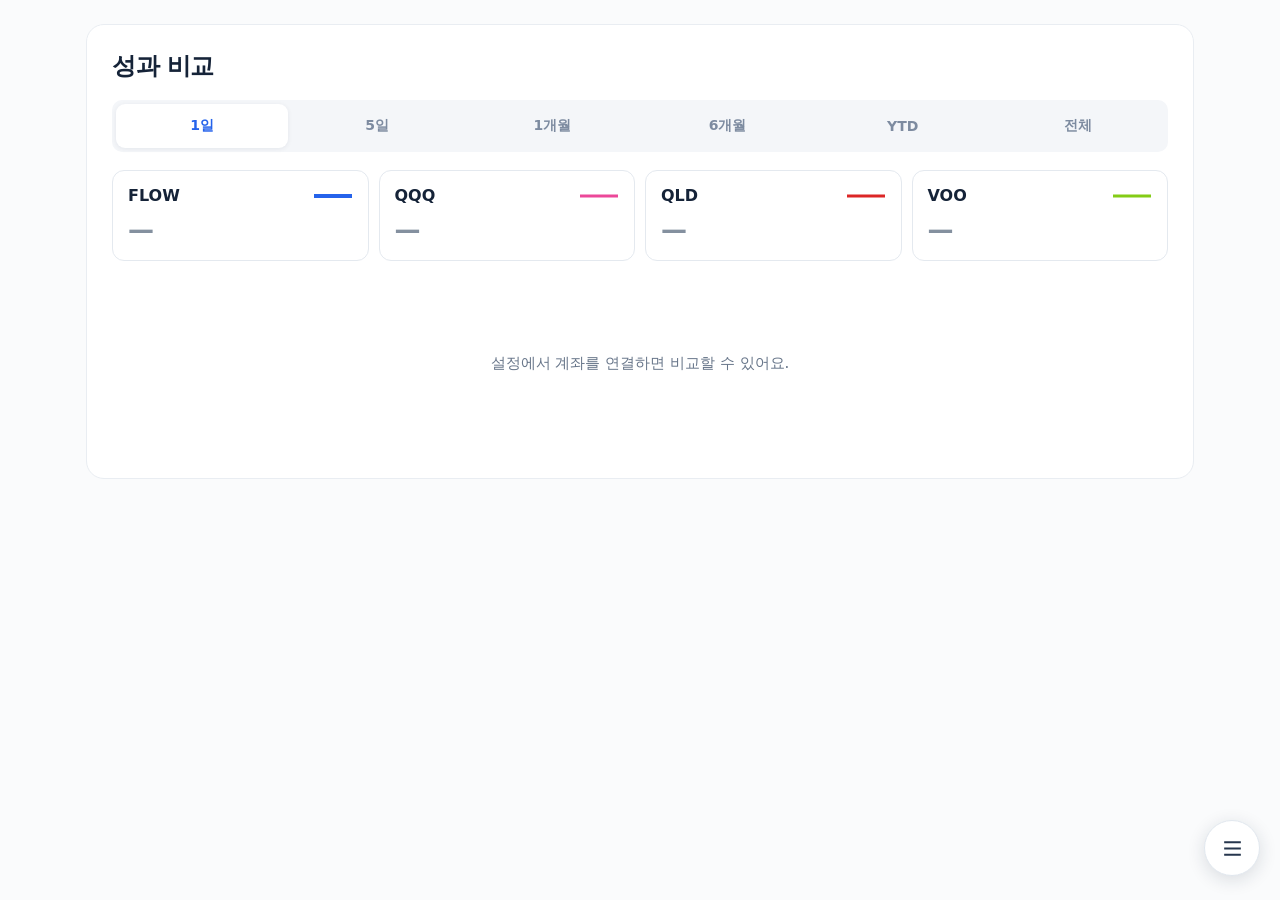
==== commit e17a5484: "Use continuous solid lines for comparison series and swatches" ====
--- a/compare.html
+++ b/compare.html
@@ -1,2 +1,2 @@
 <!doctype html><html lang="ko"><head><meta charset="utf-8"><meta name="viewport" content="width=device-width,initial-scale=1"><meta name="referrer" content="no-referrer"><title>비교 · GPT Trading</title><link rel="stylesheet" href="./pulse.css?v=21"><link rel="icon" href="./gpt-logo.svg" type="image/svg+xml"></head><body class="subpage" data-page="compare"><dialog id="site-sidebar" class="site-sidebar" aria-labelledby="sidebar-title"><div class="sidebar-heading"><strong id="sidebar-title">GPT Trading</strong><button type="button" id="menu-close" class="menu-toggle" aria-label="메뉴 닫기"><svg viewBox="0 0 24 24" width="22" height="22" fill="none" stroke="currentColor" stroke-width="1.8" aria-hidden="true"><path d="m6 6 12 12M18 6 6 18"/></svg></button></div><nav class="sidebar-nav" aria-label="페이지 이동"><a href="./">홈</a><a href="./weights.html">비중</a><a href="./compare.html" aria-current="page">비교</a><a href="./schedule.html">일정</a><a href="./settings.html">설정</a></nav></dialog>
-<main class="pulse-board"><section class="card compare-card"><div class="card-heading"><h2>성과 비교</h2></div><div class="history-ranges compare-ranges" role="group" aria-label="비교 기간"><button id="compare-1D" type="button" aria-pressed="true">1일</button><button id="compare-5D" type="button" aria-pressed="false">5일</button><button id="compare-1M" type="button" aria-pressed="false">1개월</button><button id="compare-6M" type="button" aria-pressed="false">6개월</button><button id="compare-YTD" type="button" aria-pressed="false">YTD</button><button id="compare-ALL" type="button" aria-pressed="false">전체</button></div><div id="compare-results" class="compare-series-grid" aria-label="대상별 선택 기간 가치 변화"></div><p id="compare-coverage" class="compare-coverage" aria-live="polite"></p><div id="compare-chart" class="chart"></div><p id="compare-feedback" class="compare-feedback" role="status" hidden></p></section></main><button type="button" id="menu-toggle" class="menu-toggle floating-menu" hidden aria-label="메뉴 열기" aria-controls="site-sidebar" aria-expanded="false"><svg viewBox="0 0 24 24" width="22" height="22" fill="none" stroke="currentColor" stroke-width="1.8" aria-hidden="true"><path d="M4 6h16M4 12h16M4 18h16"/></svg></button><script src="./sidebar.js?v=3"></script><script src="./portfolio-math.js?v=5"></script><script src="./portfolio-pages.js?v=9"></script><script>if("serviceWorker" in navigator)navigator.serviceWorker.register("./sw.js").catch(()=>{});</script></body></html>
+<main class="pulse-board"><section class="card compare-card"><div class="card-heading"><h2>성과 비교</h2></div><div class="history-ranges compare-ranges" role="group" aria-label="비교 기간"><button id="compare-1D" type="button" aria-pressed="true">1일</button><button id="compare-5D" type="button" aria-pressed="false">5일</button><button id="compare-1M" type="button" aria-pressed="false">1개월</button><button id="compare-6M" type="button" aria-pressed="false">6개월</button><button id="compare-YTD" type="button" aria-pressed="false">YTD</button><button id="compare-ALL" type="button" aria-pressed="false">전체</button></div><div id="compare-results" class="compare-series-grid" aria-label="대상별 선택 기간 가치 변화"></div><p id="compare-coverage" class="compare-coverage" aria-live="polite"></p><div id="compare-chart" class="chart"></div><p id="compare-feedback" class="compare-feedback" role="status" hidden></p></section></main><button type="button" id="menu-toggle" class="menu-toggle floating-menu" hidden aria-label="메뉴 열기" aria-controls="site-sidebar" aria-expanded="false"><svg viewBox="0 0 24 24" width="22" height="22" fill="none" stroke="currentColor" stroke-width="1.8" aria-hidden="true"><path d="M4 6h16M4 12h16M4 18h16"/></svg></button><script src="./sidebar.js?v=3"></script><script src="./portfolio-math.js?v=5"></script><script src="./portfolio-pages.js?v=10"></script><script>if("serviceWorker" in navigator)navigator.serviceWorker.register("./sw.js").catch(()=>{});</script></body></html>
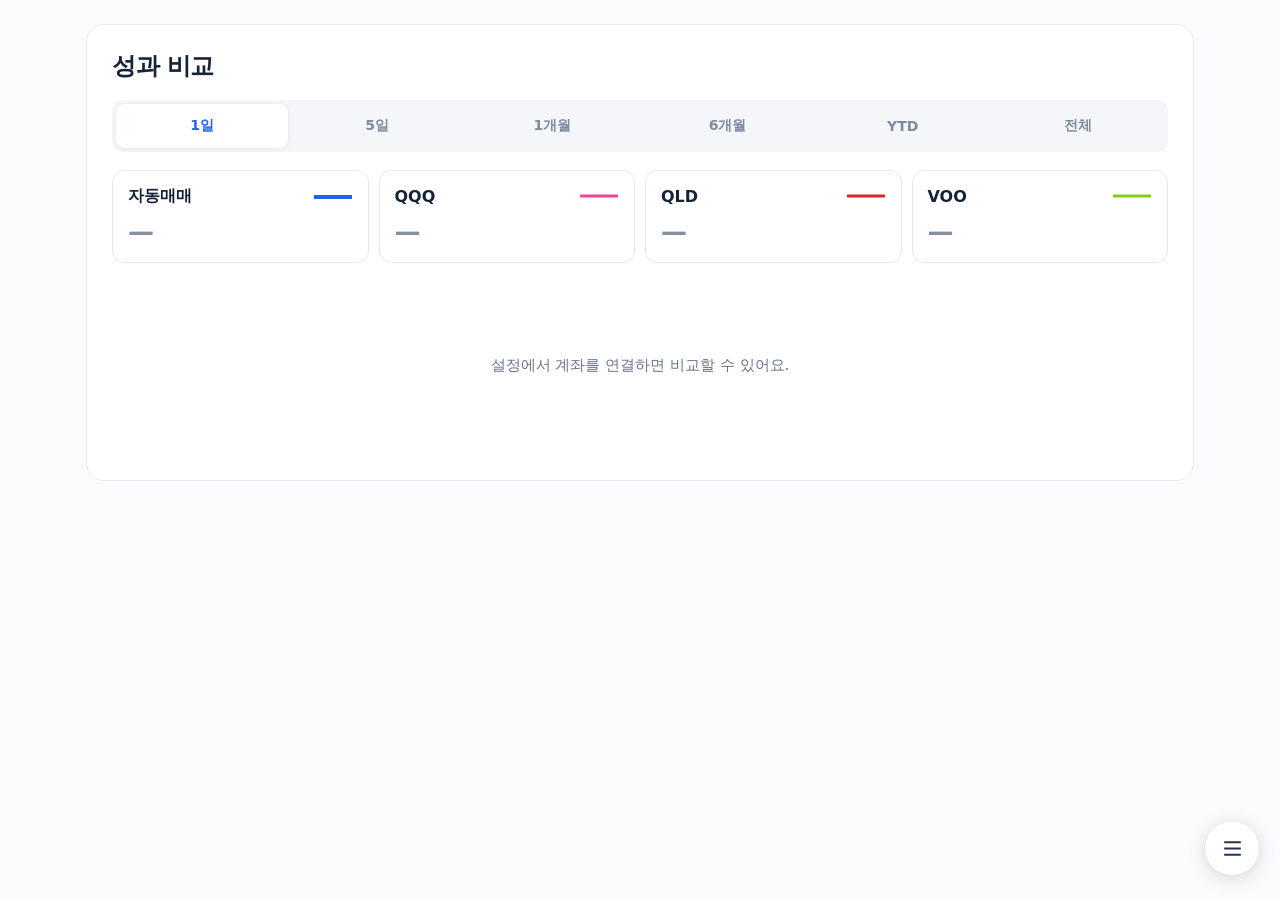
==== commit c948073a: "Label account comparison series as automatic trading" ====
--- a/compare.html
+++ b/compare.html
@@ -1,2 +1,2 @@
 <!doctype html><html lang="ko"><head><meta charset="utf-8"><meta name="viewport" content="width=device-width,initial-scale=1"><meta name="referrer" content="no-referrer"><title>비교 · GPT Trading</title><link rel="stylesheet" href="./pulse.css?v=21"><link rel="icon" href="./gpt-logo.svg" type="image/svg+xml"></head><body class="subpage" data-page="compare"><dialog id="site-sidebar" class="site-sidebar" aria-labelledby="sidebar-title"><div class="sidebar-heading"><strong id="sidebar-title">GPT Trading</strong><button type="button" id="menu-close" class="menu-toggle" aria-label="메뉴 닫기"><svg viewBox="0 0 24 24" width="22" height="22" fill="none" stroke="currentColor" stroke-width="1.8" aria-hidden="true"><path d="m6 6 12 12M18 6 6 18"/></svg></button></div><nav class="sidebar-nav" aria-label="페이지 이동"><a href="./">홈</a><a href="./weights.html">비중</a><a href="./compare.html" aria-current="page">비교</a><a href="./schedule.html">일정</a><a href="./settings.html">설정</a></nav></dialog>
-<main class="pulse-board"><section class="card compare-card"><div class="card-heading"><h2>성과 비교</h2></div><div class="history-ranges compare-ranges" role="group" aria-label="비교 기간"><button id="compare-1D" type="button" aria-pressed="true">1일</button><button id="compare-5D" type="button" aria-pressed="false">5일</button><button id="compare-1M" type="button" aria-pressed="false">1개월</button><button id="compare-6M" type="button" aria-pressed="false">6개월</button><button id="compare-YTD" type="button" aria-pressed="false">YTD</button><button id="compare-ALL" type="button" aria-pressed="false">전체</button></div><div id="compare-results" class="compare-series-grid" aria-label="대상별 선택 기간 가치 변화"></div><p id="compare-coverage" class="compare-coverage" aria-live="polite"></p><div id="compare-chart" class="chart"></div><p id="compare-feedback" class="compare-feedback" role="status" hidden></p></section></main><button type="button" id="menu-toggle" class="menu-toggle floating-menu" hidden aria-label="메뉴 열기" aria-controls="site-sidebar" aria-expanded="false"><svg viewBox="0 0 24 24" width="22" height="22" fill="none" stroke="currentColor" stroke-width="1.8" aria-hidden="true"><path d="M4 6h16M4 12h16M4 18h16"/></svg></button><script src="./sidebar.js?v=3"></script><script src="./portfolio-math.js?v=5"></script><script src="./portfolio-pages.js?v=10"></script><script>if("serviceWorker" in navigator)navigator.serviceWorker.register("./sw.js").catch(()=>{});</script></body></html>
+<main class="pulse-board"><section class="card compare-card"><div class="card-heading"><h2>성과 비교</h2></div><div class="history-ranges compare-ranges" role="group" aria-label="비교 기간"><button id="compare-1D" type="button" aria-pressed="true">1일</button><button id="compare-5D" type="button" aria-pressed="false">5일</button><button id="compare-1M" type="button" aria-pressed="false">1개월</button><button id="compare-6M" type="button" aria-pressed="false">6개월</button><button id="compare-YTD" type="button" aria-pressed="false">YTD</button><button id="compare-ALL" type="button" aria-pressed="false">전체</button></div><div id="compare-results" class="compare-series-grid" aria-label="대상별 선택 기간 가치 변화"></div><p id="compare-coverage" class="compare-coverage" aria-live="polite"></p><div id="compare-chart" class="chart"></div><p id="compare-feedback" class="compare-feedback" role="status" hidden></p></section></main><button type="button" id="menu-toggle" class="menu-toggle floating-menu" hidden aria-label="메뉴 열기" aria-controls="site-sidebar" aria-expanded="false"><svg viewBox="0 0 24 24" width="22" height="22" fill="none" stroke="currentColor" stroke-width="1.8" aria-hidden="true"><path d="M4 6h16M4 12h16M4 18h16"/></svg></button><script src="./sidebar.js?v=3"></script><script src="./portfolio-math.js?v=5"></script><script src="./portfolio-pages.js?v=11"></script><script>if("serviceWorker" in navigator)navigator.serviceWorker.register("./sw.js").catch(()=>{});</script></body></html>
